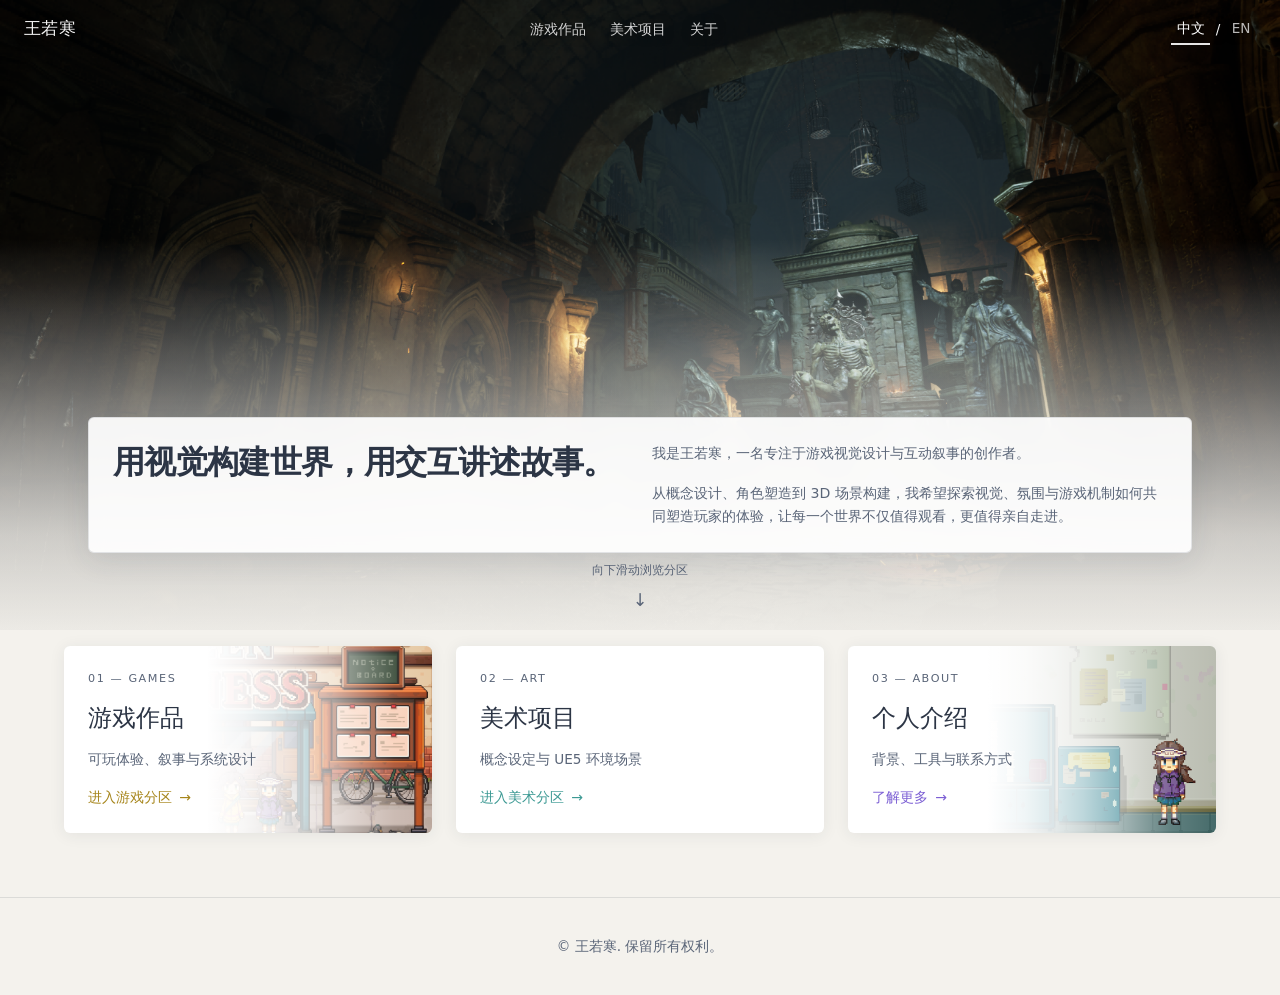
==== index.html @ 6714808c "Initial portfolio site" ====
<!DOCTYPE html>
<html lang="zh-CN">
  <head>
    <meta charset="UTF-8" />
    <meta name="viewport" content="width=device-width, initial-scale=1" />
    <title>Ashe Wang — Portfolio</title>
    <link rel="stylesheet" href="css/tokens.css" />
    <link rel="stylesheet" href="css/layout.css" />
    <link rel="stylesheet" href="css/hub.css" />
  </head>
  <body class="home-page">
    <header class="site-header site-header--over-hero" id="site-header">
      <a class="site-logo" href="index.html" data-i18n="site.name"></a>
      <nav class="site-nav" aria-label="Primary">
        <a href="games/index.html" data-i18n="nav.games"></a>
        <a href="art/index.html" data-i18n="nav.art"></a>
        <a href="about.html" data-i18n="nav.about"></a>
      </nav>
      <div class="lang-switch" role="group" aria-label="Language">
        <button type="button" data-set-locale="zh" class="is-active">中文</button>
        <span aria-hidden="true">/</span>
        <button type="button" data-set-locale="en">EN</button>
      </div>
    </header>

    <main class="home-main">
      <section class="home-hero" aria-label="Intro">
        <div class="home-hero__overlay" aria-hidden="true"></div>

        <div class="home-hero__bottom">
          <div class="home-hero__panel">
            <div class="home-hero__intro-grid">
              <div class="home-hero__intro-left">
                <h1 class="home-hero__title" data-i18n="home.welcomeTitle"></h1>
                <p class="home-hero__nick" data-i18n="home.welcomeNick"></p>
              </div>
              <div class="home-hero__intro-right">
                <p data-i18n="home.intro1"></p>
                <p data-i18n="home.intro2"></p>
              </div>
            </div>
          </div>

          <a class="home-hero__scroll" href="#hub-tiles">
            <span data-i18n="hub.scrollHint"></span>
            <span class="home-hero__scroll-icon" aria-hidden="true">↓</span>
          </a>
        </div>
      </section>

      <section class="home-hub" id="hub-tiles" aria-label="Sections">
        <div class="home-hub__grid">
          <a class="home-tile home-tile--games" href="games/index.html">
            <p class="home-tile__label" data-i18n="hub.panels.games.label"></p>
            <h2 class="home-tile__title" data-i18n="hub.panels.games.title"></h2>
            <p class="home-tile__blurb" data-i18n="hub.panels.games.blurb"></p>
            <span class="home-tile__cta" data-i18n="hub.panels.games.cta"></span>
          </a>

          <a class="home-tile home-tile--art" href="art/index.html">
            <p class="home-tile__label" data-i18n="hub.panels.art.label"></p>
            <h2 class="home-tile__title" data-i18n="hub.panels.art.title"></h2>
            <p class="home-tile__blurb" data-i18n="hub.panels.art.blurb"></p>
            <span class="home-tile__cta" data-i18n="hub.panels.art.cta"></span>
          </a>

          <a class="home-tile home-tile--about" href="about.html">
            <p class="home-tile__label" data-i18n="hub.panels.about.label"></p>
            <h2 class="home-tile__title" data-i18n="hub.panels.about.title"></h2>
            <p class="home-tile__blurb" data-i18n="hub.panels.about.blurb"></p>
            <span class="home-tile__cta" data-i18n="hub.panels.about.cta"></span>
          </a>
        </div>
      </section>
    </main>

    <footer class="site-footer site-footer--home">
      <p data-i18n="footer.copyright"></p>
    </footer>

    <script src="js/i18n.js" data-base="./"></script>
    <script src="js/nav.js"></script>
  </body>
</html>
---- css/tokens.css ----
:root {
  --color-bg: #f4f2ed;
  --color-bg-elevated: #ffffff;
  --color-border: rgba(44, 53, 69, 0.12);
  --color-text: #2c3545;
  --color-text-muted: #5a6578;
  --color-accent-games: #a6851a;
  --color-accent-art: #3d9a94;
  --color-accent-about: #7c5fd4;
  --color-link: #2563eb;
  --color-link-hover: #1d4ed8;
  --color-header-bg: rgba(244, 242, 237, 0.92);
  --color-header-bg-solid: rgba(244, 242, 237, 0.97);
  --color-hero-fallback: #e3e0d9;
  --font-sans: "Segoe UI", "PingFang SC", "Microsoft YaHei", system-ui, sans-serif;
  --font-display: Georgia, "Noto Serif SC", "Times New Roman", serif;
  --space-xs: 0.5rem;
  --space-sm: 1rem;
  --space-md: 1.5rem;
  --space-lg: 2.5rem;
  --space-xl: 4rem;
  --header-h: 3.75rem;
  --layout-max: 72rem;
  --radius: 6px;
  --transition: 0.25s ease;
}

*,
*::before,
*::after {
  box-sizing: border-box;
}

html {
  scroll-behavior: smooth;
}

body {
  margin: 0;
  font-family: var(--font-sans);
  font-size: 1rem;
  line-height: 1.6;
  color: var(--color-text);
  background: var(--color-bg);
  min-height: 100vh;
}

a {
  color: inherit;
  text-decoration: none;
}

img {
  max-width: 100%;
  height: auto;
  display: block;
}

button {
  font: inherit;
  cursor: pointer;
  color: inherit;
  background: none;
  border: none;
}

:focus-visible {
  outline: 2px solid var(--color-accent-art);
  outline-offset: 2px;
}
---- css/layout.css ----
.site-header {
  position: fixed;
  top: 0;
  left: 0;
  right: 0;
  z-index: 100;
  height: var(--header-h);
  display: flex;
  align-items: center;
  justify-content: space-between;
  gap: var(--space-sm);
  padding: 0 var(--space-md);
  background: var(--color-header-bg);
  backdrop-filter: blur(10px);
  border-bottom: 1px solid var(--color-border);
  transition: background var(--transition), border-color var(--transition);
}

.site-header--over-hero {
  background: transparent;
  backdrop-filter: none;
  border-bottom-color: transparent;
}

.site-header--over-hero .site-logo,
.site-header--over-hero .site-nav a,
.site-header--over-hero .lang-switch button,
.site-header--over-hero .lang-switch span {
  color: rgba(255, 255, 255, 0.95);
  text-shadow: 0 1px 10px rgba(0, 0, 0, 0.55);
}

.site-header--over-hero .site-nav a {
  color: rgba(255, 255, 255, 0.82);
}

.site-header--over-hero .site-nav a:hover,
.site-header--over-hero .site-nav a[aria-current="page"] {
  color: #fff;
}

.site-header--over-hero .lang-switch button {
  color: rgba(255, 255, 255, 0.72);
  border-bottom-color: transparent;
}

.site-header--over-hero .lang-switch button.is-active {
  color: #fff;
  border-bottom-color: rgba(255, 255, 255, 0.9);
}

.site-header.is-scrolled {
  background: var(--color-header-bg-solid);
  backdrop-filter: blur(10px);
  border-bottom-color: var(--color-border);
}

.site-header.is-scrolled .site-logo,
.site-header.is-scrolled .site-nav a,
.site-header.is-scrolled .lang-switch button,
.site-header.is-scrolled .lang-switch span {
  color: inherit;
  text-shadow: none;
}

.site-header.is-scrolled .site-nav a {
  color: var(--color-text-muted);
}

.site-header.is-scrolled .site-nav a:hover,
.site-header.is-scrolled .site-nav a[aria-current="page"] {
  color: var(--color-text);
}

.site-header.is-scrolled .lang-switch button {
  color: var(--color-text-muted);
}

.site-header.is-scrolled .lang-switch button.is-active {
  color: var(--color-text);
  border-bottom-color: var(--color-accent-art);
}

.site-logo {
  font-family: var(--font-display);
  font-size: 1.05rem;
  letter-spacing: 0.02em;
  white-space: nowrap;
}

.site-logo:hover {
  opacity: 0.85;
}

.site-nav {
  display: flex;
  gap: var(--space-md);
  flex-wrap: wrap;
  justify-content: center;
}

.site-nav a {
  font-size: 0.9rem;
  color: var(--color-text-muted);
  transition: color var(--transition);
}

.site-nav a:hover,
.site-nav a[aria-current="page"] {
  color: var(--color-text);
}

.lang-switch {
  display: flex;
  align-items: center;
  gap: 0.35rem;
  font-size: 0.85rem;
}

.lang-switch button {
  padding: 0.2rem 0.35rem;
  color: var(--color-text-muted);
  border-bottom: 2px solid transparent;
  transition: color var(--transition), border-color var(--transition);
}

.lang-switch button:hover {
  color: var(--color-text);
}

.lang-switch button.is-active {
  color: var(--color-text);
  border-bottom-color: var(--color-accent-art);
}

.lang-switch span {
  color: var(--color-text-muted);
  user-select: none;
}

.page-main {
  padding-top: var(--header-h);
  min-height: calc(100vh - var(--header-h));
}

.page-main--inner {
  max-width: var(--layout-max);
  margin: 0 auto;
  padding: var(--space-lg) var(--space-md) var(--space-xl);
}

.page-title {
  font-family: var(--font-display);
  font-size: clamp(1.75rem, 4vw, 2.5rem);
  font-weight: 400;
  margin: 0 0 var(--space-sm);
}

.page-intro {
  color: var(--color-text-muted);
  max-width: 42rem;
  margin: 0 0 var(--space-lg);
}

.card-grid {
  display: grid;
  grid-template-columns: repeat(auto-fill, minmax(min(100%, 18rem), 1fr));
  gap: var(--space-md);
}

.project-card {
  display: flex;
  flex-direction: column;
  background: var(--color-bg-elevated);
  border: 1px solid var(--color-border);
  border-radius: var(--radius);
  overflow: hidden;
  color: inherit;
  text-decoration: none;
  cursor: pointer;
  transition: transform var(--transition), border-color var(--transition);
}

.project-card:hover {
  transform: translateY(-3px);
  border-color: rgba(44, 53, 69, 0.22);
  box-shadow: 0 8px 24px rgba(44, 53, 69, 0.08);
}

.project-card__media {
  aspect-ratio: 16 / 10;
  background: linear-gradient(135deg, #ebe7df 0%, #d8d4cc 100%);
  display: flex;
  align-items: center;
  justify-content: center;
  color: var(--color-text-muted);
  font-size: 0.85rem;
  overflow: hidden;
}

.project-card__media img {
  width: 100%;
  height: 100%;
  object-fit: cover;
  display: block;
}

.project-card__body {
  padding: var(--space-md);
  flex: 1;
  display: flex;
  flex-direction: column;
  gap: var(--space-xs);
}

.project-card__tags {
  display: flex;
  flex-wrap: wrap;
  gap: 0.35rem;
}

.tag {
  font-size: 0.7rem;
  text-transform: uppercase;
  letter-spacing: 0.06em;
  padding: 0.15rem 0.45rem;
  border: 1px solid var(--color-border);
  border-radius: 999px;
  color: var(--color-text-muted);
}

.project-card h2 {
  font-family: var(--font-display);
  font-size: 1.2rem;
  font-weight: 400;
  margin: 0;
}

.project-card p {
  margin: 0;
  font-size: 0.92rem;
  color: var(--color-text-muted);
  flex: 1;
}

.project-card__link {
  margin-top: var(--space-sm);
  font-size: 0.88rem;
  color: var(--color-accent-art);
  width: fit-content;
}

.page-main--games .project-card__link {
  color: var(--color-accent-games);
}

.filter-bar {
  display: flex;
  flex-wrap: wrap;
  gap: var(--space-xs);
  margin-bottom: var(--space-md);
}

.filter-bar button {
  padding: 0.35rem 0.75rem;
  border: 1px solid var(--color-border);
  border-radius: 999px;
  font-size: 0.85rem;
  color: var(--color-text-muted);
  transition: background var(--transition), color var(--transition);
}

.filter-bar button.is-active,
.filter-bar button:hover {
  color: var(--color-text);
  background: rgba(44, 53, 69, 0.06);
}

.project-card[data-hidden] {
  display: none;
}

.site-footer {
  border-top: 1px solid var(--color-border);
  padding: var(--space-md);
  text-align: center;
  font-size: 0.85rem;
  color: var(--color-text-muted);
}

.site-footer a {
  color: var(--color-accent-art);
}

.site-footer a:hover {
  text-decoration: underline;
}

/* Project detail */
.project-hero {
  aspect-ratio: 21 / 9;
  max-height: 22rem;
  background: linear-gradient(160deg, #ebe7df 0%, #d5d1c9 100%);
  border-radius: var(--radius);
  margin-bottom: var(--space-lg);
  display: flex;
  align-items: center;
  justify-content: center;
  color: var(--color-text-muted);
  border: 1px solid var(--color-border);
}

.project-hero--cover {
  padding: 0;
  overflow: hidden;
}

.project-hero--cover img {
  width: 100%;
  height: 100%;
  object-fit: cover;
  display: block;
}

.project-hero--cover.project-hero--full {
  aspect-ratio: auto;
  max-height: none;
  background: transparent;
  padding: 0;
  overflow: hidden;
}

.project-hero--cover.project-hero--full img {
  width: 100%;
  height: auto;
  object-fit: contain;
  display: block;
}

.project-card__media--contain {
  background: #2a3238;
}

.project-card__media--contain img {
  width: 70%;
  height: 70%;
  object-fit: contain;
}

.project-detail h1 {
  font-family: var(--font-display);
  font-size: clamp(1.75rem, 4vw, 2.25rem);
  font-weight: 400;
  margin: 0 0 0.25rem;
}

.project-detail .subtitle {
  color: var(--color-text-muted);
  margin: 0 0 var(--space-lg);
}

.detail-section {
  margin-bottom: var(--space-lg);
}

.detail-section h2 {
  font-size: 0.75rem;
  text-transform: uppercase;
  letter-spacing: 0.12em;
  color: var(--color-text-muted);
  margin: 0 0 var(--space-sm);
  font-weight: 600;
}

.detail-section p {
  margin: 0 0 var(--space-sm);
  max-width: 40rem;
}

.project-detail--case-study .detail-section p,
.project-detail--case-study .detail-section li {
  max-width: 42rem;
  line-height: 1.65;
}

.project-detail--case-study .detail-section h3 {
  font-size: 1rem;
  font-weight: 600;
  color: var(--color-text);
  margin: var(--space-md) 0 var(--space-xs);
  letter-spacing: 0;
  text-transform: none;
}

.project-toc {
  margin: 0 0 var(--space-lg);
  padding: var(--space-md);
  background: var(--color-bg-elevated);
  border: 1px solid var(--color-border);
  border-radius: var(--radius);
  max-width: 42rem;
}

.project-toc__label {
  margin: 0 0 var(--space-xs);
  font-size: 0.75rem;
  text-transform: uppercase;
  letter-spacing: 0.12em;
  color: var(--color-text-muted);
  font-weight: 600;
}

.project-toc ul {
  margin: 0;
  padding: 0;
  list-style: none;
  display: flex;
  flex-wrap: wrap;
  gap: 0.35rem 1rem;
}

.project-toc a {
  font-size: 0.9rem;
  color: var(--color-accent-games);
}

.project-toc a:hover {
  text-decoration: underline;
}

.project-meta {
  margin: 0 0 var(--space-lg);
  padding: 0;
  list-style: none;
  color: var(--color-text-muted);
  font-size: 0.9rem;
  max-width: 42rem;
}

.project-meta li {
  margin: 0 0 0.35rem;
}

.project-meta strong {
  color: var(--color-text);
  font-weight: 600;
}

.project-video-note {
  font-size: 0.9rem;
  color: var(--color-text-muted);
  font-style: italic;
}

.detail-list {
  margin: 0;
  padding-left: 1.1rem;
  color: var(--color-text-muted);
}

.gallery-grid {
  display: grid;
  grid-template-columns: repeat(auto-fill, minmax(10rem, 1fr));
  gap: var(--space-sm);
}

.gallery-grid .placeholder {
  aspect-ratio: 4 / 3;
  background: var(--color-bg-elevated);
  border: 1px dashed var(--color-border);
  border-radius: var(--radius);
  display: flex;
  align-items: center;
  justify-content: center;
  font-size: 0.75rem;
  color: var(--color-text-muted);
  text-align: center;
  padding: var(--space-xs);
}

.project-detail--art-board.page-main--inner {
  max-width: none;
  padding-left: 0;
  padding-right: 0;
}

.project-detail--art-board .back-link {
  margin-left: max(var(--space-md), 5vw);
}

.art-board-stack {
  display: flex;
  flex-direction: column;
  align-items: center;
  gap: 0;
  margin: 0;
  max-width: none;
  width: 100%;
}

.art-board-stack img {
  width: 90vw;
  max-width: 90vw;
  height: auto;
  display: block;
  cursor: zoom-in;
}

.art-board-label {
  width: 90vw;
  max-width: 90vw;
  margin: var(--space-lg) 0 var(--space-md);
  padding: 0;
  text-align: center;
  font-family: var(--font-display);
  font-size: clamp(1.1rem, 2.5vw, 1.35rem);
  font-weight: 600;
  letter-spacing: 0.06em;
  color: var(--color-text-muted);
}

.project-detail--art-board .page-title-sr {
  position: absolute;
  width: 1px;
  height: 1px;
  padding: 0;
  margin: -1px;
  overflow: hidden;
  clip: rect(0, 0, 0, 0);
  white-space: nowrap;
  border: 0;
}

/* Siege of the Nightwings — dark art-board page */
body.project-siege-nightwings {
  --color-bg: #101620;
  --color-bg-elevated: #182028;
  --color-border: rgba(255, 255, 255, 0.1);
  --color-text: #e8edf2;
  --color-text-muted: #9aa8b8;
  --color-accent-art: #5ec4bc;
  --color-header-bg: rgba(16, 22, 32, 0.92);
  --color-header-bg-solid: rgba(16, 22, 32, 0.97);
  background: #101620;
  color: var(--color-text);
}

body.project-penitence {
  --color-bg: #201f1f;
  --color-bg-elevated: #2c2b2b;
  --color-border: rgba(255, 255, 255, 0.1);
  --color-text: #ecebea;
  --color-text-muted: #a8a6a4;
  --color-accent-art: #6bc4b8;
  --color-header-bg: rgba(32, 31, 31, 0.92);
  --color-header-bg-solid: rgba(32, 31, 31, 0.97);
  background: #201f1f;
  color: var(--color-text);
}

.media-lightbox {
  padding: 0;
  border: none;
  width: 100vw;
  max-width: 100vw;
  height: 100vh;
  max-height: 100vh;
  background: transparent;
  overflow: hidden;
}

.media-lightbox::backdrop {
  background: rgba(12, 14, 18, 0.88);
}

.media-lightbox__backdrop {
  margin: 0;
  padding: 0;
  border: none;
  background: transparent;
}

.media-lightbox__stage {
  display: flex;
  align-items: center;
  justify-content: center;
  width: 100%;
  height: 100%;
  overflow: hidden;
  touch-action: none;
  user-select: none;
}

.media-lightbox__stage--pannable {
  cursor: grab;
}

.media-lightbox__stage--dragging {
  cursor: grabbing;
}

.media-lightbox__transform {
  transform-origin: center center;
  will-change: transform;
}

.media-lightbox__img {
  display: block;
  width: auto;
  height: auto;
  max-width: none;
  max-height: none;
  border-radius: var(--radius);
  box-shadow: 0 12px 40px rgba(0, 0, 0, 0.45);
  -webkit-user-drag: none;
}

.media-lightbox__close,
.media-lightbox__zoom-btn {
  position: fixed;
  z-index: 2;
  border: none;
  border-radius: 999px;
  background: rgba(255, 255, 255, 0.92);
  color: #1a1a1a;
  cursor: pointer;
}

.media-lightbox__close:hover,
.media-lightbox__zoom-btn:hover:not(:disabled) {
  background: #fff;
}

.media-lightbox__close {
  top: 1rem;
  right: 1rem;
  width: 2.5rem;
  height: 2.5rem;
  font-size: 1.5rem;
  line-height: 1;
}

.media-lightbox__zoom {
  position: fixed;
  left: 50%;
  bottom: 1.25rem;
  z-index: 2;
  display: flex;
  gap: 0.5rem;
  transform: translateX(-50%);
}

.media-lightbox__zoom-btn {
  position: static;
  width: 2.75rem;
  height: 2.75rem;
  font-size: 1.35rem;
  line-height: 1;
  font-weight: 600;
}

.media-lightbox__zoom-btn:disabled {
  opacity: 0.45;
  cursor: not-allowed;
}

.back-link {
  display: inline-block;
  margin-bottom: var(--space-md);
  font-size: 0.9rem;
  color: var(--color-accent-art);
}

.back-link:hover {
  text-decoration: underline;
}

.about-layout {
  display: grid;
  grid-template-columns: min(26rem, 36%) 1fr;
  gap: var(--space-lg) var(--space-xl);
  align-items: start;
  width: 100%;
}

.about-photo {
  margin: 0;
  position: sticky;
  top: calc(var(--header-h) + var(--space-md));
}

.about-photo img {
  width: 100%;
  height: auto;
  display: block;
  border-radius: var(--radius);
  border: 1px solid var(--color-border);
  box-shadow: 0 4px 20px rgba(44, 53, 69, 0.08);
}

.about-content {
  display: flex;
  flex-direction: column;
  gap: var(--space-lg);
  min-width: 0;
}

.about-content__intro p {
  line-height: 1.65;
  color: var(--color-text-muted);
  font-size: 0.95rem;
  margin: 0 0 var(--space-sm);
}

.about-content__intro p:last-child {
  margin-bottom: 0;
}

.about-content .detail-section {
  margin-bottom: 0;
}

.about-content .detail-section p {
  max-width: none;
}

.about-content .detail-section a {
  color: var(--color-link);
  text-decoration: underline;
  text-underline-offset: 0.2em;
  transition: color var(--transition);
}

.about-content .detail-section a:hover {
  color: var(--color-link-hover);
}

.about-name {
  font-family: var(--font-display);
  font-size: clamp(1.5rem, 3vw, 1.75rem);
  font-weight: 600;
  margin: 0 0 0.25rem;
  line-height: 1.2;
}

.about-role {
  color: var(--color-text);
  font-weight: 700;
  margin: 0 0 var(--space-md);
}

.about-content .detail-section h2 {
  color: var(--color-text);
  font-weight: 700;
}

@media (max-width: 640px) {
  .about-layout {
    grid-template-columns: 1fr;
  }

  .about-photo {
    position: static;
    max-width: 24.5rem;
  }

  .site-header {
    flex-wrap: wrap;
    height: auto;
    min-height: var(--header-h);
    padding: var(--space-sm);
  }

  .site-nav {
    order: 3;
    width: 100%;
    justify-content: flex-start;
  }
}
---- css/hub.css ----
/* Home: hero (bg image + intro panel at bottom) + three tiles */

.home-main {
  padding-top: 0;
}

/* First screen: ~70vh hero; remaining ~30vh shows top of section tiles */
.home-hero {
  position: relative;
  height: 70vh;
  height: 70dvh;
  min-height: 28rem;
  max-height: 52rem;
  display: flex;
  flex-direction: column;
  justify-content: flex-end;
  align-items: stretch;
  background-color: var(--color-hero-fallback);
  background-image: linear-gradient(
      180deg,
      transparent 0%,
      transparent 38%,
      rgba(244, 242, 237, 0.35) 62%,
      rgba(244, 242, 237, 0.78) 85%,
      rgba(244, 242, 237, 0.95) 100%
    ),
    url("../assets/images/hero.png");
  background-size: cover;
  background-position: center;
  background-repeat: no-repeat;
}

.home-hero__overlay {
  position: absolute;
  inset: 0;
  background: linear-gradient(
    180deg,
    transparent 0%,
    transparent 45%,
    rgba(244, 242, 237, 0.2) 70%,
    rgba(244, 242, 237, 0.35) 100%
  );
  pointer-events: none;
}

.home-hero__bottom {
  position: relative;
  z-index: 1;
  width: 100%;
  max-width: var(--layout-max);
  margin: 0 auto;
  padding: 0 var(--space-md) var(--space-sm);
}

.home-hero__panel {
  background: rgba(255, 255, 255, 0.92);
  backdrop-filter: blur(10px);
  color: var(--color-text);
  border: 1px solid var(--color-border);
  border-radius: var(--radius);
  box-shadow: 0 8px 28px rgba(44, 53, 69, 0.1);
}

.home-hero__intro-grid {
  display: grid;
  grid-template-columns: 1fr 1fr;
  gap: var(--space-md);
  align-items: start;
  padding: var(--space-md) var(--space-md);
}

.home-hero__title {
  font-family: var(--font-sans);
  font-size: clamp(1.25rem, 2.8vw, 2rem);
  font-weight: 700;
  line-height: 1.25;
  margin: 0;
  letter-spacing: -0.02em;
}

.home-hero__nick {
  margin: var(--space-sm) 0 0;
  font-size: 0.95rem;
  color: var(--color-text-muted);
}

.home-hero__nick:empty {
  display: none;
}

.home-hero__intro-right p {
  margin: 0 0 var(--space-sm);
  font-size: 0.88rem;
  line-height: 1.65;
  color: var(--color-text-muted);
}

.home-hero__intro-right p:last-child {
  margin-bottom: 0;
}

.home-hero__scroll {
  display: flex;
  flex-direction: column;
  align-items: center;
  gap: 0.35rem;
  margin-top: var(--space-xs);
  font-size: 0.75rem;
  color: var(--color-text-muted);
  transition: color var(--transition);
}

.home-hero__scroll:hover {
  color: var(--color-text);
}

.home-hero__scroll-icon {
  font-size: 1.1rem;
  animation: home-bob 2s ease-in-out infinite;
}

@keyframes home-bob {
  0%,
  100% {
    transform: translateY(0);
  }
  50% {
    transform: translateY(5px);
  }
}

@media (max-width: 768px) {
  .home-hero {
    height: auto;
    min-height: 62vh;
    min-height: 62dvh;
    max-height: none;
  }

  .home-hero__intro-grid {
    grid-template-columns: 1fr;
    gap: var(--space-md);
    padding: var(--space-md);
  }

  .home-hero__bottom {
    padding-bottom: var(--space-md);
  }
}

.home-hub {
  min-height: auto;
  display: flex;
  align-items: flex-start;
  padding: var(--space-sm) var(--space-md) var(--space-xl);
  background: var(--color-bg);
  scroll-margin-top: var(--header-h);
}

.home-hub__grid {
  display: grid;
  grid-template-columns: repeat(3, 1fr);
  gap: var(--space-md);
  width: 100%;
  max-width: var(--layout-max);
  margin: 0 auto;
  min-height: auto;
  align-items: stretch;
}

.home-tile {
  display: flex;
  flex-direction: column;
  justify-content: flex-end;
  padding: var(--space-md) var(--space-md);
  min-height: 11rem;
  border: none;
  border-radius: var(--radius);
  background: var(--color-bg-elevated);
  box-shadow: 0 2px 16px rgba(44, 53, 69, 0.08);
  overflow: hidden;
  transition: transform var(--transition), box-shadow var(--transition);
}

.home-tile:hover {
  transform: translateY(-4px);
  box-shadow: 0 12px 32px rgba(44, 53, 69, 0.12);
}

.home-tile__label {
  font-size: 0.7rem;
  letter-spacing: 0.14em;
  text-transform: uppercase;
  color: var(--color-text-muted);
  margin: 0 0 var(--space-sm);
}

.home-tile__title {
  font-family: var(--font-display);
  font-size: clamp(1.15rem, 2.2vw, 1.5rem);
  font-weight: 400;
  margin: 0 0 var(--space-sm);
  line-height: 1.2;
}

.home-tile__blurb {
  margin: 0 0 var(--space-sm);
  font-size: 0.85rem;
  color: var(--color-text-muted);
  flex: 1;
  display: -webkit-box;
  -webkit-line-clamp: 2;
  -webkit-box-orient: vertical;
  overflow: hidden;
}

.home-tile__cta {
  display: inline-flex;
  align-items: center;
  gap: 0.45rem;
  font-size: 0.88rem;
  width: fit-content;
}

.home-tile__cta::after {
  content: "→";
  transition: transform var(--transition);
}

.home-tile:hover .home-tile__cta::after {
  transform: translateX(4px);
}

.home-tile--games {
  background-image: linear-gradient(
      to right,
      rgba(255, 255, 255, 1) 0%,
      rgba(255, 255, 255, 1) 38%,
      rgba(255, 255, 255, 0.94) 48%,
      rgba(255, 255, 255, 0.86) 56%,
      rgba(255, 255, 255, 0.74) 64%,
      rgba(255, 255, 255, 0.58) 72%,
      rgba(255, 255, 255, 0.36) 80%,
      rgba(255, 255, 255, 0.14) 88%,
      transparent 100%
    ),
    url("../assets/images/tile-games.png");
  background-size: 102%;
  background-position: 0% 40%;
}

.home-tile--games .home-tile__cta {
  color: var(--color-accent-games);
}

.home-tile--art {
  background-image: linear-gradient(
      to right,
      rgba(255, 255, 255, 1) 0%,
      rgba(255, 255, 255, 1) 38%,
      rgba(255, 255, 255, 0.94) 48%,
      rgba(255, 255, 255, 0.86) 56%,
      rgba(255, 255, 255, 0.74) 64%,
      rgba(255, 255, 255, 0.58) 72%,
      rgba(255, 255, 255, 0.36) 80%,
      rgba(255, 255, 255, 0.14) 88%,
      transparent 100%
    ),
    url("../assets/images/tile-art.jpg");
  background-size: cover;
  background-position: 55% center;
}

.home-tile--art .home-tile__cta {
  color: var(--color-accent-art);
}

.home-tile--about {
  background-image: linear-gradient(
      to right,
      rgba(255, 255, 255, 1) 0%,
      rgba(255, 255, 255, 1) 38%,
      rgba(255, 255, 255, 0.94) 48%,
      rgba(255, 255, 255, 0.86) 56%,
      rgba(255, 255, 255, 0.74) 64%,
      rgba(255, 255, 255, 0.58) 72%,
      rgba(255, 255, 255, 0.36) 80%,
      rgba(255, 255, 255, 0.14) 88%,
      transparent 100%
    ),
    url("../assets/images/tile-about.png");
  background-size: cover;
  background-position: right 65%;
}

.home-tile--about .home-tile__cta {
  color: var(--color-accent-about);
}

.site-footer--home {
  margin-top: 0;
}

@media (max-width: 900px) {
  .home-hub__grid {
    grid-template-columns: 1fr;
    min-height: auto;
  }

  .home-tile {
    min-height: 14rem;
  }

  .home-hub {
    min-height: auto;
    padding-top: var(--space-xl);
    padding-bottom: var(--space-xl);
  }
}
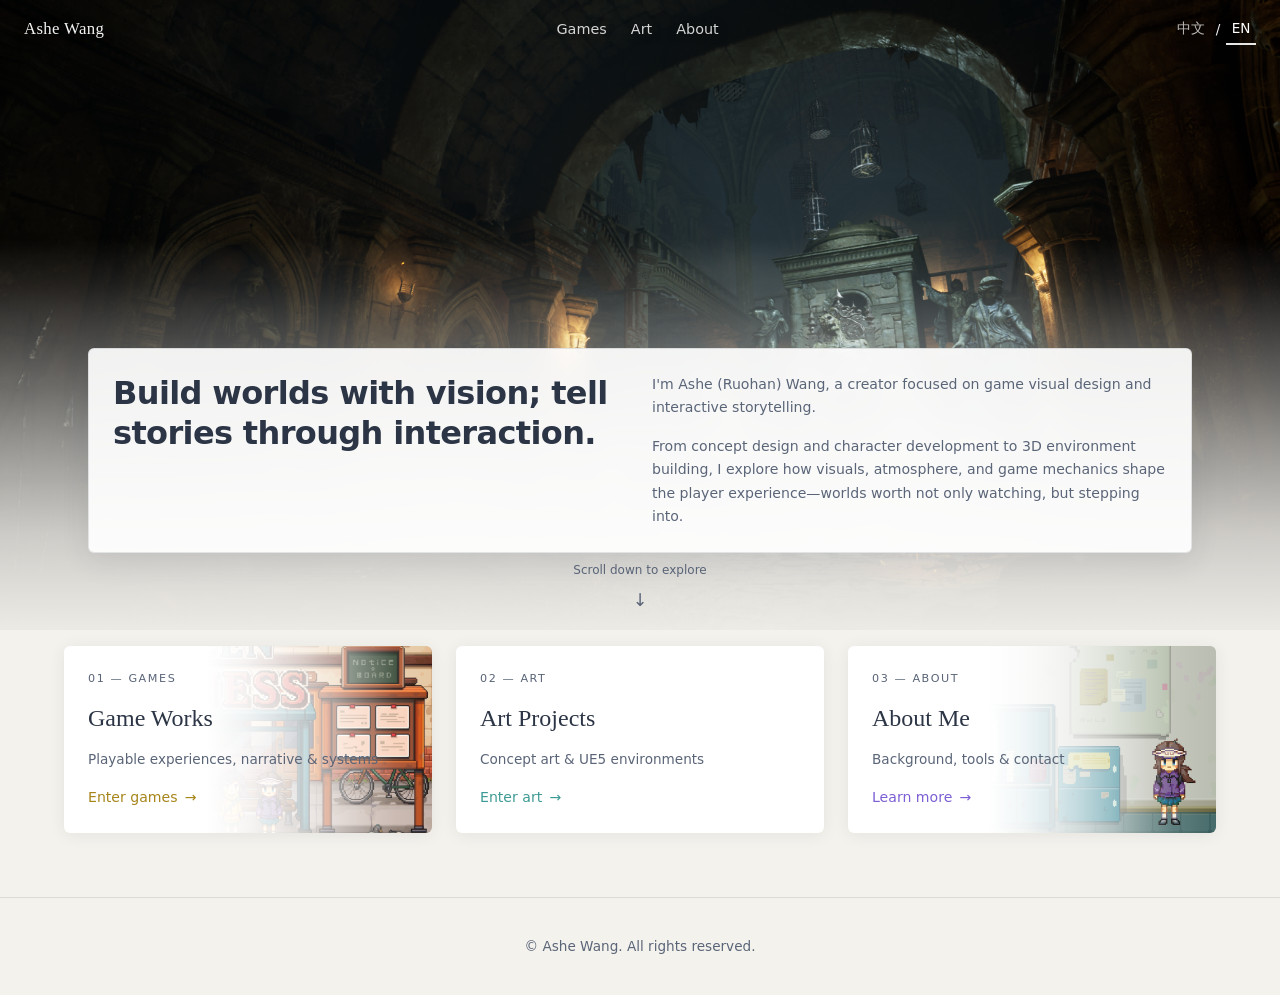
==== commit 75409f58: "Add Unseen Witness video, YouTube link, and site updates Showcase video and pill link on the case st" ====
--- a/index.html
+++ b/index.html
@@ -1,5 +1,5 @@
 <!DOCTYPE html>
-<html lang="zh-CN">
+<html lang="en">
   <head>
     <meta charset="UTF-8" />
     <meta name="viewport" content="width=device-width, initial-scale=1" />
@@ -17,9 +17,9 @@
         <a href="about.html" data-i18n="nav.about"></a>
       </nav>
       <div class="lang-switch" role="group" aria-label="Language">
-        <button type="button" data-set-locale="zh" class="is-active">中文</button>
+        <button type="button" data-set-locale="zh">中文</button>
         <span aria-hidden="true">/</span>
-        <button type="button" data-set-locale="en">EN</button>
+        <button type="button" data-set-locale="en" class="is-active">EN</button>
       </div>
     </header>
 
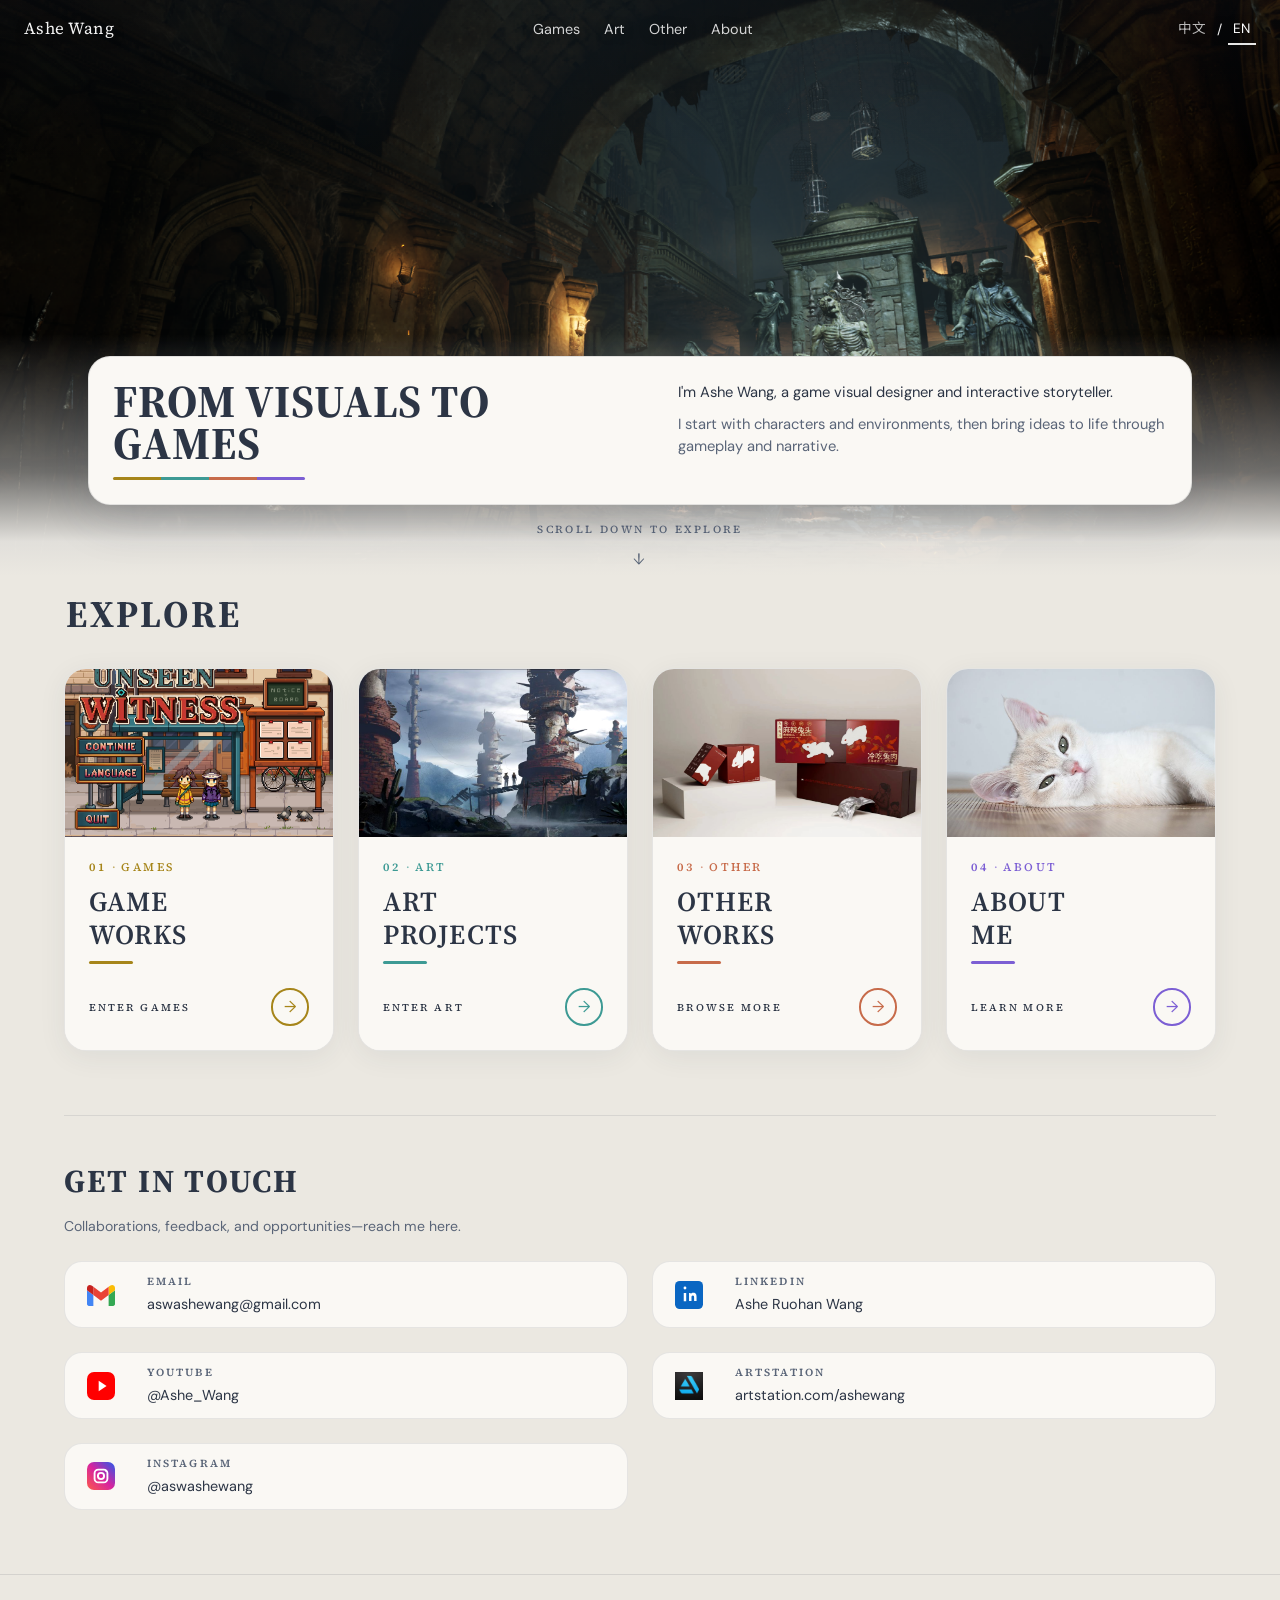
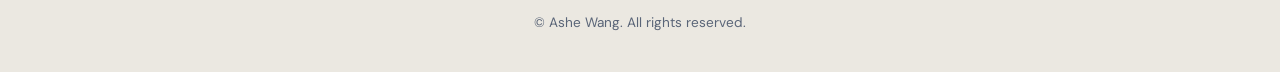
==== commit 5f75aa02: "Update portfolio content for Cloudflare Pages deploy. Refresh home hub, Unseen Witness case study, P" ====
--- a/index.html
+++ b/index.html
@@ -14,6 +14,7 @@
       <nav class="site-nav" aria-label="Primary">
         <a href="games/index.html" data-i18n="nav.games"></a>
         <a href="art/index.html" data-i18n="nav.art"></a>
+        <a href="other/index.html" data-i18n="nav.other"></a>
         <a href="about.html" data-i18n="nav.about"></a>
       </nav>
       <div class="lang-switch" role="group" aria-label="Language">
@@ -31,12 +32,17 @@
           <div class="home-hero__panel">
             <div class="home-hero__intro-grid">
               <div class="home-hero__intro-left">
-                <h1 class="home-hero__title" data-i18n="home.welcomeTitle"></h1>
+                <h1 class="home-hero__title">
+                  <span class="home-hero__title-line" data-i18n="home.heroLine1"></span>
+                  <span class="home-hero__title-line" data-i18n="home.heroLine2"></span>
+                  <span class="home-hero__title-line home-hero__title-line--soft" data-i18n="home.heroLine3"></span>
+                </h1>
                 <p class="home-hero__nick" data-i18n="home.welcomeNick"></p>
               </div>
               <div class="home-hero__intro-right">
                 <p data-i18n="home.intro1"></p>
                 <p data-i18n="home.intro2"></p>
+                <p data-i18n="home.intro3"></p>
               </div>
             </div>
           </div>
@@ -49,27 +55,211 @@
       </section>
 
       <section class="home-hub" id="hub-tiles" aria-label="Sections">
-        <div class="home-hub__grid">
-          <a class="home-tile home-tile--games" href="games/index.html">
-            <p class="home-tile__label" data-i18n="hub.panels.games.label"></p>
-            <h2 class="home-tile__title" data-i18n="hub.panels.games.title"></h2>
-            <p class="home-tile__blurb" data-i18n="hub.panels.games.blurb"></p>
-            <span class="home-tile__cta" data-i18n="hub.panels.games.cta"></span>
-          </a>
-
-          <a class="home-tile home-tile--art" href="art/index.html">
-            <p class="home-tile__label" data-i18n="hub.panels.art.label"></p>
-            <h2 class="home-tile__title" data-i18n="hub.panels.art.title"></h2>
-            <p class="home-tile__blurb" data-i18n="hub.panels.art.blurb"></p>
-            <span class="home-tile__cta" data-i18n="hub.panels.art.cta"></span>
-          </a>
-
-          <a class="home-tile home-tile--about" href="about.html">
-            <p class="home-tile__label" data-i18n="hub.panels.about.label"></p>
-            <h2 class="home-tile__title" data-i18n="hub.panels.about.title"></h2>
-            <p class="home-tile__blurb" data-i18n="hub.panels.about.blurb"></p>
-            <span class="home-tile__cta" data-i18n="hub.panels.about.cta"></span>
-          </a>
+        <div class="home-hub__inner">
+          <header class="home-hub__head">
+            <h2 class="home-hub__section-title" data-i18n="hub.sectionTitle"></h2>
+          </header>
+
+          <div class="home-hub__grid">
+            <a class="home-tile home-tile--games" href="games/index.html">
+              <div class="home-tile__media" aria-hidden="true"></div>
+              <div class="home-tile__body">
+                <p class="home-tile__index">
+                  <span class="home-tile__num">01</span>
+                  <span class="home-tile__sep" aria-hidden="true">·</span>
+                  <span class="home-tile__label" data-i18n="hub.panels.games.label"></span>
+                </p>
+                <h3 class="home-tile__title" data-i18n="hub.panels.games.title"></h3>
+                <div class="home-tile__foot">
+                  <span class="home-tile__cta" data-i18n="hub.panels.games.cta"></span>
+                  <span class="home-tile__go" aria-hidden="true">→</span>
+                </div>
+              </div>
+            </a>
+
+            <a class="home-tile home-tile--art" href="art/index.html">
+              <div class="home-tile__media" aria-hidden="true"></div>
+              <div class="home-tile__body">
+                <p class="home-tile__index">
+                  <span class="home-tile__num">02</span>
+                  <span class="home-tile__sep" aria-hidden="true">·</span>
+                  <span class="home-tile__label" data-i18n="hub.panels.art.label"></span>
+                </p>
+                <h3 class="home-tile__title" data-i18n="hub.panels.art.title"></h3>
+                <div class="home-tile__foot">
+                  <span class="home-tile__cta" data-i18n="hub.panels.art.cta"></span>
+                  <span class="home-tile__go" aria-hidden="true">→</span>
+                </div>
+              </div>
+            </a>
+
+            <a class="home-tile home-tile--other" href="other/index.html">
+              <div class="home-tile__media" aria-hidden="true"></div>
+              <div class="home-tile__body">
+                <p class="home-tile__index">
+                  <span class="home-tile__num">03</span>
+                  <span class="home-tile__sep" aria-hidden="true">·</span>
+                  <span class="home-tile__label" data-i18n="hub.panels.other.label"></span>
+                </p>
+                <h3 class="home-tile__title" data-i18n="hub.panels.other.title"></h3>
+                <div class="home-tile__foot">
+                  <span class="home-tile__cta" data-i18n="hub.panels.other.cta"></span>
+                  <span class="home-tile__go" aria-hidden="true">→</span>
+                </div>
+              </div>
+            </a>
+
+            <a class="home-tile home-tile--about" href="about.html">
+              <div class="home-tile__media" aria-hidden="true"></div>
+              <div class="home-tile__body">
+                <p class="home-tile__index">
+                  <span class="home-tile__num">04</span>
+                  <span class="home-tile__sep" aria-hidden="true">·</span>
+                  <span class="home-tile__label" data-i18n="hub.panels.about.label"></span>
+                </p>
+                <h3 class="home-tile__title" data-i18n="hub.panels.about.title"></h3>
+                <div class="home-tile__foot">
+                  <span class="home-tile__cta" data-i18n="hub.panels.about.cta"></span>
+                  <span class="home-tile__go" aria-hidden="true">→</span>
+                </div>
+              </div>
+            </a>
+          </div>
+
+          <section class="home-connect" aria-labelledby="home-connect-title">
+            <h2 id="home-connect-title" class="home-connect__title" data-i18n="home.connectTitle"></h2>
+            <p class="home-connect__intro" data-i18n="home.connectIntro"></p>
+            <ul class="home-connect__list">
+              <li>
+                <a class="home-connect__link" href="mailto:aswashewang@gmail.com">
+                  <span class="home-connect__icon home-connect__icon--brand" aria-hidden="true">
+                    <svg viewBox="0 49.4 512 399.42" width="28" height="28" aria-hidden="true">
+                      <g fill="none" fill-rule="evenodd">
+                        <g fill-rule="nonzero">
+                          <path
+                            fill="#4285F4"
+                            d="M34.91 448.818h81.454V251L0 163.727V413.91c0 19.287 15.622 34.91 34.91 34.91z"
+                          />
+                          <path
+                            fill="#34A853"
+                            d="M395.636 448.818h81.455c19.287 0 34.909-15.622 34.909-34.909V163.727L395.636 251z"
+                          />
+                          <path
+                            fill="#FBBC04"
+                            d="M395.636 99.727V251L512 163.727v-46.545c0-43.142-49.25-67.782-83.782-41.891z"
+                          />
+                        </g>
+                        <path
+                          fill="#EA4335"
+                          d="M116.364 251V99.727L256 204.455 395.636 99.727V251L256 355.727z"
+                        />
+                        <path
+                          fill="#C5221F"
+                          fill-rule="nonzero"
+                          d="M0 117.182v46.545L116.364 251V99.727L83.782 75.291C49.25 49.4 0 74.04 0 117.18z"
+                        />
+                      </g>
+                    </svg>
+                  </span>
+                  <span class="home-connect__meta">
+                    <span class="home-connect__label" data-i18n="home.connectEmailLabel"></span>
+                    <span class="home-connect__value">aswashewang@gmail.com</span>
+                  </span>
+                </a>
+              </li>
+              <li>
+                <a
+                  class="home-connect__link"
+                  href="https://www.linkedin.com/in/ashe-ruohan-wang-0762b2368/"
+                  target="_blank"
+                  rel="noopener noreferrer"
+                >
+                  <span class="home-connect__icon home-connect__icon--brand" aria-hidden="true">
+                    <svg viewBox="0 0 24 24" width="28" height="28" aria-hidden="true">
+                      <rect width="24" height="24" rx="4" fill="#0A66C2" />
+                      <path
+                        fill="#fff"
+                        d="M7.5 10.2v7.05h2.1V10.2H7.5zm1.05-5.4a1.22 1.22 0 110 2.44 1.22 1.22 0 010-2.44zM11.4 10.2h2.01v.96h.03c.28-.54 1.08-1.11 2.22-1.11 2.38 0 2.82 1.57 2.82 3.61v3.54h-2.1v-3.14c0-.75-.01-1.71-1.04-1.71-1.04 0-1.2.81-1.2 1.65v3.2h-2.1V10.2z"
+                      />
+                    </svg>
+                  </span>
+                  <span class="home-connect__meta">
+                    <span class="home-connect__label" data-i18n="home.connectLinkedInLabel"></span>
+                    <span class="home-connect__value">Ashe Ruohan Wang</span>
+                  </span>
+                </a>
+              </li>
+              <li>
+                <a
+                  class="home-connect__link"
+                  href="https://www.youtube.com/@Ashe_Wang"
+                  target="_blank"
+                  rel="noopener noreferrer"
+                >
+                  <span class="home-connect__icon home-connect__icon--brand" aria-hidden="true">
+                    <svg viewBox="0 0 24 24" width="28" height="28" aria-hidden="true">
+                      <rect width="24" height="24" rx="6" fill="#FF0000" />
+                      <path fill="#fff" d="M10 7.5l6.75 4.5L10 16.5V7.5z" />
+                    </svg>
+                  </span>
+                  <span class="home-connect__meta">
+                    <span class="home-connect__label" data-i18n="home.connectYouTubeLabel"></span>
+                    <span class="home-connect__value">@Ashe_Wang</span>
+                  </span>
+                </a>
+              </li>
+              <li>
+                <a
+                  class="home-connect__link"
+                  href="https://www.artstation.com/ashewang"
+                  target="_blank"
+                  rel="noopener noreferrer"
+                >
+                  <span class="home-connect__icon home-connect__icon--brand" aria-hidden="true">
+                    <img
+                      class="home-connect__brand-img"
+                      src="assets/images/icon-artstation.png"
+                      width="28"
+                      height="28"
+                      alt=""
+                    />
+                  </span>
+                  <span class="home-connect__meta">
+                    <span class="home-connect__label" data-i18n="home.connectArtStationLabel"></span>
+                    <span class="home-connect__value">artstation.com/ashewang</span>
+                  </span>
+                </a>
+              </li>
+              <li>
+                <a
+                  class="home-connect__link"
+                  href="https://www.instagram.com/aswashewang/"
+                  target="_blank"
+                  rel="noopener noreferrer"
+                >
+                  <span class="home-connect__icon home-connect__icon--brand" aria-hidden="true">
+                    <svg viewBox="0 0 24 24" width="28" height="28" aria-hidden="true">
+                      <defs>
+                        <linearGradient id="ig-grad" x1="0%" y1="100%" x2="100%" y2="0%">
+                          <stop offset="0%" stop-color="#FD5949" />
+                          <stop offset="50%" stop-color="#D6249F" />
+                          <stop offset="100%" stop-color="#285AEB" />
+                        </linearGradient>
+                      </defs>
+                      <rect width="24" height="24" rx="6" fill="url(#ig-grad)" />
+                      <rect x="6.5" y="6.5" width="11" height="11" rx="3.2" fill="none" stroke="#fff" stroke-width="1.6" />
+                      <circle cx="12" cy="12" r="2.65" fill="none" stroke="#fff" stroke-width="1.6" />
+                      <circle cx="16.35" cy="7.65" r="0.85" fill="#fff" />
+                    </svg>
+                  </span>
+                  <span class="home-connect__meta">
+                    <span class="home-connect__label" data-i18n="home.connectInstagramLabel"></span>
+                    <span class="home-connect__value">@aswashewang</span>
+                  </span>
+                </a>
+              </li>
+            </ul>
+          </section>
         </div>
       </section>
     </main>
--- a/css/tokens.css
+++ b/css/tokens.css
@@ -1,5 +1,9 @@
+@import url("https://fonts.googleapis.com/css2?family=DM+Sans:ital,opsz,wght@0,9..40,400;0,9..40,500;0,9..40,600;1,9..40,400&family=Noto+Sans+SC:wght@400;500;600;700&family=Noto+Serif+SC:wght@600;700&family=Source+Serif+4:opsz,wght@8..60,600;8..60,700&display=swap");
+
 :root {
   --color-bg: #f4f2ed;
+  --color-bg-hub: #ebe8e1;
+  --color-bg-paper: #faf8f4;
   --color-bg-elevated: #ffffff;
   --color-border: rgba(44, 53, 69, 0.12);
   --color-text: #2c3545;
@@ -7,13 +11,14 @@
   --color-accent-games: #a6851a;
   --color-accent-art: #3d9a94;
   --color-accent-about: #7c5fd4;
+  --color-accent-other: #c76b4a;
   --color-link: #2563eb;
   --color-link-hover: #1d4ed8;
   --color-header-bg: rgba(244, 242, 237, 0.92);
   --color-header-bg-solid: rgba(244, 242, 237, 0.97);
   --color-hero-fallback: #e3e0d9;
-  --font-sans: "Segoe UI", "PingFang SC", "Microsoft YaHei", system-ui, sans-serif;
-  --font-display: Georgia, "Noto Serif SC", "Times New Roman", serif;
+  --font-sans: "DM Sans", "Noto Sans SC", "PingFang SC", "Microsoft YaHei", system-ui, sans-serif;
+  --font-display: "Source Serif 4", "Noto Serif SC", Georgia, "Times New Roman", serif;
   --space-xs: 0.5rem;
   --space-sm: 1rem;
   --space-md: 1.5rem;
@@ -22,7 +27,12 @@
   --header-h: 3.75rem;
   --layout-max: 72rem;
   --radius: 6px;
+  --radius-lg: 22px;
   --transition: 0.25s ease;
+}
+
+html:lang(zh) {
+  --font-display: "Noto Serif SC", "Source Serif 4", Georgia, "Songti SC", serif;
 }
 
 *,
--- a/css/layout.css
+++ b/css/layout.css
@@ -254,6 +254,96 @@
   color: var(--color-accent-games);
 }
 
+.page-main--other .other-works {
+  display: flex;
+  flex-direction: column;
+  gap: var(--space-xl);
+  margin-top: var(--space-md);
+}
+
+.page-main--other .other-work__title {
+  margin: 0 0 var(--space-sm);
+  font-family: var(--font-display);
+  font-size: clamp(1.2rem, 2vw, 1.45rem);
+  font-weight: 700;
+  line-height: 1.25;
+  color: var(--color-text);
+}
+
+.page-main--other .other-work__body {
+  margin: 0 0 var(--space-md);
+  max-width: 42rem;
+  font-size: 0.95rem;
+  line-height: 1.65;
+  color: var(--color-text-muted);
+}
+
+.page-main--other .other-work__gallery {
+  display: flex;
+  flex-direction: column;
+  gap: var(--space-md);
+  max-width: 52rem;
+}
+
+.page-main--other .other-work__media-row {
+  display: grid;
+  grid-template-columns: minmax(0, 1.71fr) minmax(0, 1fr);
+  gap: var(--space-md);
+  width: 100%;
+  max-width: 52rem;
+  align-items: start;
+}
+
+@media (max-width: 36rem) {
+  .page-main--other .other-work__media-row {
+    grid-template-columns: 1fr;
+  }
+}
+
+.page-main--other .other-work__media-row .other-work__media {
+  width: 100%;
+  min-width: 0;
+  max-width: none;
+  margin: 0;
+}
+
+.page-main--other .other-work__media-row .other-work__media img {
+  width: 100%;
+  height: auto;
+  display: block;
+}
+
+.page-main--other .other-work__media {
+  margin: 0;
+  max-width: 52rem;
+}
+
+.page-main--other .other-work__media img {
+  width: 100%;
+  border-radius: var(--radius-lg);
+  border: 1px solid var(--color-border);
+  cursor: zoom-in;
+}
+
+.page-main--other .project-card__link {
+  color: var(--color-accent-other);
+}
+
+.page-empty {
+  margin: 0;
+  padding: var(--space-lg) var(--space-md);
+  text-align: center;
+  color: var(--color-text-muted);
+  font-size: 0.95rem;
+  border: 1px dashed var(--color-border);
+  border-radius: var(--radius);
+  background: rgba(255, 255, 255, 0.5);
+}
+
+.page-empty[hidden] {
+  display: none;
+}
+
 .filter-bar {
   display: flex;
   flex-wrap: wrap;
@@ -504,6 +594,31 @@
   height: auto;
   display: block;
   cursor: zoom-in;
+}
+
+.art-board-stack .art-board-embed {
+  width: 90vw;
+  max-width: 90vw;
+  margin: 0;
+}
+
+.art-board-stack .art-board-embed__inner {
+  position: relative;
+  width: 100%;
+  aspect-ratio: 16 / 9;
+  border-radius: var(--radius);
+  border: 1px solid var(--color-border);
+  overflow: hidden;
+  background: #000;
+}
+
+.art-board-stack .art-board-embed__inner iframe {
+  position: absolute;
+  inset: 0;
+  width: 100%;
+  height: 100%;
+  border: 0;
+  display: block;
 }
 
 .art-board-label {
--- a/css/hub.css
+++ b/css/hub.css
@@ -1,16 +1,15 @@
-/* Home: hero (bg image + intro panel at bottom) + three tiles */
+/* Home: hero module + featured-style section cards (p1 layout, p3 type, current palette) */
 
 .home-main {
   padding-top: 0;
 }
 
-/* First screen: ~70vh hero; remaining ~30vh shows top of section tiles */
 .home-hero {
   position: relative;
-  height: 70vh;
-  height: 70dvh;
+  height: 64vh;
+  height: 64dvh;
   min-height: 28rem;
-  max-height: 52rem;
+  max-height: 50rem;
   display: flex;
   flex-direction: column;
   justify-content: flex-end;
@@ -18,29 +17,21 @@
   background-color: var(--color-hero-fallback);
   background-image: linear-gradient(
       180deg,
-      transparent 0%,
-      transparent 38%,
-      rgba(244, 242, 237, 0.35) 62%,
-      rgba(244, 242, 237, 0.78) 85%,
-      rgba(244, 242, 237, 0.95) 100%
+      rgba(44, 53, 69, 0.12) 0%,
+      transparent 28%,
+      transparent 58%,
+      rgba(244, 242, 237, 0.45) 82%,
+      rgba(244, 242, 237, 0.92) 94%,
+      var(--color-bg-hub) 100%
     ),
     url("../assets/images/hero.png");
   background-size: cover;
-  background-position: center;
+  background-position: center 38%;
   background-repeat: no-repeat;
 }
 
 .home-hero__overlay {
-  position: absolute;
-  inset: 0;
-  background: linear-gradient(
-    180deg,
-    transparent 0%,
-    transparent 45%,
-    rgba(244, 242, 237, 0.2) 70%,
-    rgba(244, 242, 237, 0.35) 100%
-  );
-  pointer-events: none;
+  display: none;
 }
 
 .home-hero__bottom {
@@ -49,33 +40,86 @@
   width: 100%;
   max-width: var(--layout-max);
   margin: 0 auto;
-  padding: 0 var(--space-md) var(--space-sm);
+  padding: 0 var(--space-md) 0.25rem;
 }
 
 .home-hero__panel {
-  background: rgba(255, 255, 255, 0.92);
-  backdrop-filter: blur(10px);
+  background: var(--color-bg-paper);
+  backdrop-filter: blur(12px);
+  -webkit-backdrop-filter: blur(12px);
   color: var(--color-text);
   border: 1px solid var(--color-border);
-  border-radius: var(--radius);
-  box-shadow: 0 8px 28px rgba(44, 53, 69, 0.1);
+  border-radius: var(--radius-lg);
+  box-shadow: 0 16px 48px rgba(44, 53, 69, 0.14);
+  cursor: default;
+  transform-origin: center center;
+  transition: transform 0.35s ease, box-shadow 0.35s ease;
+}
+
+@media (hover: hover) {
+  .home-hero__panel:hover {
+    transform: scale(1.015);
+    box-shadow: 0 24px 56px rgba(44, 53, 69, 0.18);
+  }
 }
 
 .home-hero__intro-grid {
   display: grid;
-  grid-template-columns: 1fr 1fr;
+  grid-template-columns: 1.05fr 0.95fr;
   gap: var(--space-md);
   align-items: start;
   padding: var(--space-md) var(--space-md);
 }
 
 .home-hero__title {
-  font-family: var(--font-sans);
-  font-size: clamp(1.25rem, 2.8vw, 2rem);
+  display: flex;
+  flex-direction: column;
+  gap: 0;
+  margin: 0;
+  font-family: var(--font-display);
   font-weight: 700;
-  line-height: 1.25;
-  margin: 0;
-  letter-spacing: -0.02em;
+  font-size: clamp(1.5rem, 4vw, 2.85rem);
+  line-height: 0.92;
+  letter-spacing: 0.02em;
+  text-transform: uppercase;
+  color: var(--color-text);
+}
+
+.home-hero__title::after {
+  content: "";
+  display: block;
+  width: 12rem;
+  height: 3px;
+  margin-top: 0.75rem;
+  border-radius: 2px;
+  background: linear-gradient(
+    90deg,
+    var(--color-accent-games) 0 25%,
+    var(--color-accent-art) 25% 50%,
+    var(--color-accent-other) 50% 75%,
+    var(--color-accent-about) 75% 100%
+  );
+}
+
+.home-hero__title-line {
+  display: block;
+}
+
+.home-hero__title-line:empty {
+  display: none;
+}
+
+.home-hero__title-line--soft {
+  color: var(--color-text-muted);
+  font-weight: 500;
+}
+
+:lang(zh) .home-hero__title {
+  text-transform: none;
+  font-weight: 600;
+  letter-spacing: 0.04em;
+  line-height: 1.08;
+  font-size: clamp(1.6rem, 4vw, 2.75rem);
 }
 
 .home-hero__nick {
@@ -89,10 +133,15 @@
 }
 
 .home-hero__intro-right p {
-  margin: 0 0 var(--space-sm);
-  font-size: 0.88rem;
-  line-height: 1.65;
+  margin: 0 0 0.55rem;
+  font-family: var(--font-sans);
+  font-size: 0.92rem;
+  line-height: 1.55;
   color: var(--color-text-muted);
+}
+
+.home-hero__intro-right p:first-child {
+  color: var(--color-text);
 }
 
 .home-hero__intro-right p:last-child {
@@ -104,8 +153,12 @@
   flex-direction: column;
   align-items: center;
   gap: 0.35rem;
-  margin-top: var(--space-xs);
-  font-size: 0.75rem;
+  margin-top: var(--space-sm);
+  font-family: var(--font-display);
+  font-size: 0.68rem;
+  font-weight: 500;
+  letter-spacing: 0.22em;
+  text-transform: uppercase;
   color: var(--color-text-muted);
   transition: color var(--transition);
 }
@@ -132,15 +185,15 @@
 @media (max-width: 768px) {
   .home-hero {
     height: auto;
-    min-height: 62vh;
-    min-height: 62dvh;
+    min-height: 54vh;
+    min-height: 54dvh;
     max-height: none;
   }
 
   .home-hero__intro-grid {
     grid-template-columns: 1fr;
-    gap: var(--space-md);
-    padding: var(--space-md);
+    gap: var(--space-sm);
+    padding: var(--space-sm) var(--space-md);
   }
 
   .home-hero__bottom {
@@ -148,172 +201,446 @@
   }
 }
 
+/* Hub band */
 .home-hub {
-  min-height: auto;
-  display: flex;
-  align-items: flex-start;
+  margin-top: -0.5rem;
   padding: var(--space-sm) var(--space-md) var(--space-xl);
-  background: var(--color-bg);
+  background: var(--color-bg-hub);
   scroll-margin-top: var(--header-h);
 }
 
-.home-hub__grid {
-  display: grid;
-  grid-template-columns: repeat(3, 1fr);
-  gap: var(--space-md);
+.home-hub__inner {
   width: 100%;
   max-width: var(--layout-max);
   margin: 0 auto;
-  min-height: auto;
+}
+
+.home-hub__head {
+  display: flex;
+  flex-wrap: wrap;
+  align-items: baseline;
+  justify-content: space-between;
+  gap: var(--space-sm) var(--space-md);
+  margin-bottom: var(--space-md);
+  padding: 0 0.15rem;
+}
+
+.home-hub__section-title {
+  margin: 0;
+  font-family: var(--font-display);
+  font-size: clamp(1.75rem, 3.5vw, 2.35rem);
+  font-weight: 700;
+  letter-spacing: 0.06em;
+  text-transform: uppercase;
+  color: var(--color-text);
+}
+
+:lang(zh) .home-hub__section-title {
+  text-transform: none;
+  letter-spacing: 0.08em;
+  font-weight: 600;
+}
+
+.home-hub__section-sub {
+  margin: 0;
+  font-family: var(--font-display);
+  font-size: 0.72rem;
+  font-weight: 500;
+  letter-spacing: 0.24em;
+  text-transform: uppercase;
+  color: var(--color-text-muted);
+}
+
+.home-hub__grid {
+  display: grid;
+  grid-template-columns: repeat(4, 1fr);
+  gap: var(--space-md);
   align-items: stretch;
 }
 
+/* Featured card */
 .home-tile {
+  --tile-accent: var(--color-text);
+  --tile-accent-light: var(--color-text);
+  --tile-image: none;
+  position: relative;
   display: flex;
   flex-direction: column;
-  justify-content: flex-end;
-  padding: var(--space-md) var(--space-md);
-  min-height: 11rem;
+  border: 1px solid rgba(44, 53, 69, 0.1);
+  border-radius: var(--radius-lg);
+  background: var(--color-bg-paper);
+  box-shadow: 0 6px 28px rgba(44, 53, 69, 0.07);
+  color: var(--color-text);
+  overflow: hidden;
+  isolation: isolate;
+  transition: transform 0.3s ease, box-shadow 0.3s ease, border-color 0.3s ease;
+}
+
+.home-tile::before {
+  content: "";
+  position: absolute;
+  inset: 0;
+  z-index: 2;
+  pointer-events: none;
+  background-image: linear-gradient(
+      180deg,
+      rgba(15, 19, 26, 0.35) 0%,
+      rgba(15, 19, 26, 0.55) 40%,
+      rgba(15, 19, 26, 0.92) 100%
+    ),
+    var(--tile-image);
+  background-size: cover;
+  background-position: var(--tile-image-pos, center);
+  opacity: 0;
+  transform: scale(1.04);
+  transition: opacity 0.35s ease, transform 0.55s ease;
+}
+
+.home-tile:hover,
+.home-tile:focus-visible {
+  transform: translateY(-6px);
+  border-color: transparent;
+  box-shadow: 0 20px 44px rgba(44, 53, 69, 0.16);
+}
+
+.home-tile:hover::before,
+.home-tile:focus-visible::before {
+  opacity: 1;
+  transform: scale(1);
+}
+
+.home-tile__media {
+  aspect-ratio: 16 / 10;
+  flex-shrink: 0;
+  background-image: var(--tile-image);
+  background-size: cover;
+  background-position: var(--tile-image-pos, center);
+  filter: saturate(0.9) contrast(1.02);
+  transition: transform 0.55s ease, filter 0.35s ease;
+}
+
+.home-tile:hover .home-tile__media,
+.home-tile:focus-visible .home-tile__media {
+  transform: scale(1.03);
+  filter: saturate(1) contrast(1.05);
+}
+
+.home-tile__body {
+  position: relative;
+  z-index: 3;
+  display: flex;
+  flex-direction: column;
+  flex: 1;
+  min-height: 7.25rem;
+  padding: var(--space-md);
+  padding-top: calc(var(--space-md) - 0.15rem);
+  background: var(--color-bg-paper);
+  transition: background-color 0.35s ease;
+}
+
+.home-tile:hover .home-tile__body,
+.home-tile:focus-visible .home-tile__body {
+  background: transparent;
+}
+
+.home-tile__index {
+  display: flex;
+  align-items: center;
+  flex-wrap: wrap;
+  gap: 0.35rem;
+  margin: 0 0 0.5rem;
+  font-family: var(--font-display);
+  font-size: 0.72rem;
+  font-weight: 500;
+  letter-spacing: 0.22em;
+  text-transform: uppercase;
+  color: var(--tile-accent);
+}
+
+.home-tile__num {
+  font-weight: 600;
+}
+
+.home-tile__sep {
+  opacity: 0.65;
+  letter-spacing: 0;
+}
+
+.home-tile__label {
+  margin: 0;
+}
+
+.home-tile__title {
+  margin: 0 0 auto;
+  padding-bottom: var(--space-md);
+  font-family: var(--font-display);
+  font-size: clamp(1.35rem, 2.15vw, 1.75rem);
+  font-weight: 600;
+  line-height: 1.2;
+  letter-spacing: 0.04em;
+  text-transform: uppercase;
+  transition: color 0.3s ease;
+}
+
+:lang(zh) .home-tile__title {
+  text-transform: none;
+  letter-spacing: 0.02em;
+  font-weight: 600;
+}
+
+:lang(en) .home-tile__title {
+  white-space: pre-line;
+  min-height: 2.4em;
+}
+
+.home-tile__title::after {
+  content: "";
+  display: block;
+  width: 2.75rem;
+  height: 3px;
+  margin-top: 0.65rem;
+  border-radius: 2px;
+  background-color: var(--tile-accent);
+  transition: width 0.3s ease, background-color 0.3s ease;
+}
+
+.home-tile:hover .home-tile__title::after,
+.home-tile:focus-visible .home-tile__title::after {
+  width: 3.25rem;
+  background-color: var(--tile-accent-light);
+}
+
+.home-tile__foot {
+  display: flex;
+  align-items: center;
+  justify-content: space-between;
+  gap: var(--space-sm);
+  margin-top: auto;
+}
+
+.home-tile__cta {
+  font-family: var(--font-display);
+  font-size: 0.65rem;
+  font-weight: 500;
+  letter-spacing: 0.2em;
+  text-transform: uppercase;
+  color: var(--color-text);
+  transition: color 0.3s ease;
+}
+
+.home-tile__go {
+  display: flex;
+  align-items: center;
+  justify-content: center;
+  width: 2.35rem;
+  height: 2.35rem;
+  flex-shrink: 0;
+  border: 2px solid var(--tile-accent);
+  border-radius: 50%;
+  font-size: 1rem;
+  line-height: 1;
+  color: var(--tile-accent);
+  transition: transform 0.3s ease, background-color 0.3s ease, border-color 0.3s ease, color 0.3s ease;
+}
+
+.home-tile:hover .home-tile__title,
+.home-tile:hover .home-tile__cta,
+.home-tile:focus-visible .home-tile__title,
+.home-tile:focus-visible .home-tile__cta {
+  color: #fff;
+}
+
+.home-tile:hover .home-tile__index,
+.home-tile:focus-visible .home-tile__index {
+  color: var(--tile-accent-light);
+}
+
+.home-tile:hover .home-tile__go,
+.home-tile:focus-visible .home-tile__go {
+  border-color: var(--tile-accent-light);
+  color: #fff;
+  background: rgba(255, 255, 255, 0.12);
+  transform: translateX(2px);
+}
+
+.home-tile--games {
+  --tile-accent: var(--color-accent-games);
+  --tile-accent-light: #e3c25e;
+  --tile-image: url("../assets/images/tile-games-bus.png");
+}
+
+.home-tile--art {
+  --tile-accent: var(--color-accent-art);
+  --tile-accent-light: #6fd0c8;
+  --tile-image: url("../assets/images/tile-art-sm.jpg");
+}
+
+.home-tile--other {
+  --tile-accent: var(--color-accent-other);
+  --tile-accent-light: #f0a184;
+  --tile-image: url("../assets/images/tile-other.jpg");
+}
+
+.home-tile--about {
+  --tile-accent: var(--color-accent-about);
+  --tile-accent-light: #b6a2f5;
+  --tile-image: url("../assets/images/tile-about-sm.jpg");
+}
+
+/* Contact / social */
+.home-connect {
+  margin-top: var(--space-xl);
+  padding-top: var(--space-lg);
+  border-top: 1px solid rgba(44, 53, 69, 0.1);
+}
+
+.home-connect__title {
+  margin: 0 0 var(--space-xs);
+  font-family: var(--font-display);
+  font-size: clamp(1.5rem, 2.8vw, 2rem);
+  font-weight: 700;
+  letter-spacing: 0.06em;
+  text-transform: uppercase;
+  color: var(--color-text);
+}
+
+:lang(zh) .home-connect__title {
+  text-transform: none;
+  letter-spacing: 0.08em;
+  font-weight: 600;
+}
+
+.home-connect__intro {
+  margin: 0 0 var(--space-md);
+  max-width: 36rem;
+  font-family: var(--font-sans);
+  font-size: 0.88rem;
+  line-height: 1.6;
+  color: var(--color-text-muted);
+}
+
+.home-connect__list {
+  list-style: none;
+  margin: 0;
+  padding: 0;
+  display: grid;
+  gap: var(--space-sm);
+  max-width: 28rem;
+}
+
+.home-connect__link {
+  display: flex;
+  align-items: center;
+  gap: var(--space-md);
+  padding: 0.65rem 0.85rem;
+  border: 1px solid rgba(44, 53, 69, 0.1);
+  border-radius: calc(var(--radius-lg) - 4px);
+  background: var(--color-bg-paper);
+  color: inherit;
+  text-decoration: none;
+  transition: transform 0.25s ease, box-shadow 0.25s ease, border-color 0.25s ease;
+}
+
+.home-connect__link:hover {
+  transform: translateY(-2px);
+  border-color: rgba(44, 53, 69, 0.18);
+  box-shadow: 0 8px 22px rgba(44, 53, 69, 0.08);
+}
+
+.home-connect__icon {
+  display: flex;
+  align-items: center;
+  justify-content: center;
+  flex-shrink: 0;
+  width: 2.75rem;
+  height: 2.75rem;
+  border-radius: 50%;
+  border: 2px solid rgba(44, 53, 69, 0.12);
+  color: var(--color-text);
+  background: rgba(255, 255, 255, 0.6);
+  transition: border-color 0.25s ease, color 0.25s ease, background-color 0.25s ease, transform 0.25s ease;
+}
+
+.home-connect__icon--brand {
   border: none;
-  border-radius: var(--radius);
-  background: var(--color-bg-elevated);
-  box-shadow: 0 2px 16px rgba(44, 53, 69, 0.08);
+  background: transparent;
+  border-radius: 8px;
   overflow: hidden;
-  transition: transform var(--transition), box-shadow var(--transition);
-}
-
-.home-tile:hover {
-  transform: translateY(-4px);
-  box-shadow: 0 12px 32px rgba(44, 53, 69, 0.12);
-}
-
-.home-tile__label {
-  font-size: 0.7rem;
-  letter-spacing: 0.14em;
+}
+
+.home-connect__icon--brand svg,
+.home-connect__icon--brand .home-connect__brand-img {
+  display: block;
+  width: 1.75rem;
+  height: 1.75rem;
+  object-fit: contain;
+}
+
+.home-connect__link:hover .home-connect__icon:not(.home-connect__icon--brand) {
+  border-color: var(--color-accent-art);
+  color: var(--color-accent-art);
+  background: rgba(255, 255, 255, 0.95);
+}
+
+.home-connect__link:hover .home-connect__icon--brand {
+  transform: scale(1.06);
+}
+
+.home-connect__meta {
+  display: flex;
+  flex-direction: column;
+  gap: 0.15rem;
+  min-width: 0;
+}
+
+.home-connect__label {
+  font-family: var(--font-display);
+  font-size: 0.68rem;
+  font-weight: 600;
+  letter-spacing: 0.2em;
   text-transform: uppercase;
   color: var(--color-text-muted);
-  margin: 0 0 var(--space-sm);
-}
-
-.home-tile__title {
-  font-family: var(--font-display);
-  font-size: clamp(1.15rem, 2.2vw, 1.5rem);
-  font-weight: 400;
-  margin: 0 0 var(--space-sm);
-  line-height: 1.2;
-}
-
-.home-tile__blurb {
-  margin: 0 0 var(--space-sm);
-  font-size: 0.85rem;
-  color: var(--color-text-muted);
-  flex: 1;
-  display: -webkit-box;
-  -webkit-line-clamp: 2;
-  -webkit-box-orient: vertical;
+}
+
+.home-connect__value {
+  font-family: var(--font-sans);
+  font-size: 0.9rem;
+  color: var(--color-text);
   overflow: hidden;
-}
-
-.home-tile__cta {
-  display: inline-flex;
-  align-items: center;
-  gap: 0.45rem;
-  font-size: 0.88rem;
-  width: fit-content;
-}
-
-.home-tile__cta::after {
-  content: "→";
-  transition: transform var(--transition);
-}
-
-.home-tile:hover .home-tile__cta::after {
-  transform: translateX(4px);
-}
-
-.home-tile--games {
-  background-image: linear-gradient(
-      to right,
-      rgba(255, 255, 255, 1) 0%,
-      rgba(255, 255, 255, 1) 38%,
-      rgba(255, 255, 255, 0.94) 48%,
-      rgba(255, 255, 255, 0.86) 56%,
-      rgba(255, 255, 255, 0.74) 64%,
-      rgba(255, 255, 255, 0.58) 72%,
-      rgba(255, 255, 255, 0.36) 80%,
-      rgba(255, 255, 255, 0.14) 88%,
-      transparent 100%
-    ),
-    url("../assets/images/tile-games.png");
-  background-size: 102%;
-  background-position: 0% 40%;
-}
-
-.home-tile--games .home-tile__cta {
-  color: var(--color-accent-games);
-}
-
-.home-tile--art {
-  background-image: linear-gradient(
-      to right,
-      rgba(255, 255, 255, 1) 0%,
-      rgba(255, 255, 255, 1) 38%,
-      rgba(255, 255, 255, 0.94) 48%,
-      rgba(255, 255, 255, 0.86) 56%,
-      rgba(255, 255, 255, 0.74) 64%,
-      rgba(255, 255, 255, 0.58) 72%,
-      rgba(255, 255, 255, 0.36) 80%,
-      rgba(255, 255, 255, 0.14) 88%,
-      transparent 100%
-    ),
-    url("../assets/images/tile-art.jpg");
-  background-size: cover;
-  background-position: 55% center;
-}
-
-.home-tile--art .home-tile__cta {
-  color: var(--color-accent-art);
-}
-
-.home-tile--about {
-  background-image: linear-gradient(
-      to right,
-      rgba(255, 255, 255, 1) 0%,
-      rgba(255, 255, 255, 1) 38%,
-      rgba(255, 255, 255, 0.94) 48%,
-      rgba(255, 255, 255, 0.86) 56%,
-      rgba(255, 255, 255, 0.74) 64%,
-      rgba(255, 255, 255, 0.58) 72%,
-      rgba(255, 255, 255, 0.36) 80%,
-      rgba(255, 255, 255, 0.14) 88%,
-      transparent 100%
-    ),
-    url("../assets/images/tile-about.png");
-  background-size: cover;
-  background-position: right 65%;
-}
-
-.home-tile--about .home-tile__cta {
-  color: var(--color-accent-about);
+  text-overflow: ellipsis;
+  white-space: nowrap;
+}
+
+@media (min-width: 640px) {
+  .home-connect__list {
+    max-width: none;
+    grid-template-columns: repeat(2, minmax(0, 1fr));
+    gap: var(--space-md);
+  }
+
+  .home-connect__link:nth-child(1) {
+    grid-column: 1 / -1;
+  }
 }
 
 .site-footer--home {
   margin-top: 0;
+  background: var(--color-bg-hub);
+}
+
+@media (max-width: 1100px) {
+  .home-hub__grid {
+    grid-template-columns: repeat(2, 1fr);
+  }
 }
 
 @media (max-width: 900px) {
   .home-hub__grid {
     grid-template-columns: 1fr;
-    min-height: auto;
-  }
-
-  .home-tile {
-    min-height: 14rem;
   }
 
   .home-hub {
-    min-height: auto;
-    padding-top: var(--space-xl);
+    padding-top: var(--space-md);
     padding-bottom: var(--space-xl);
   }
 }
